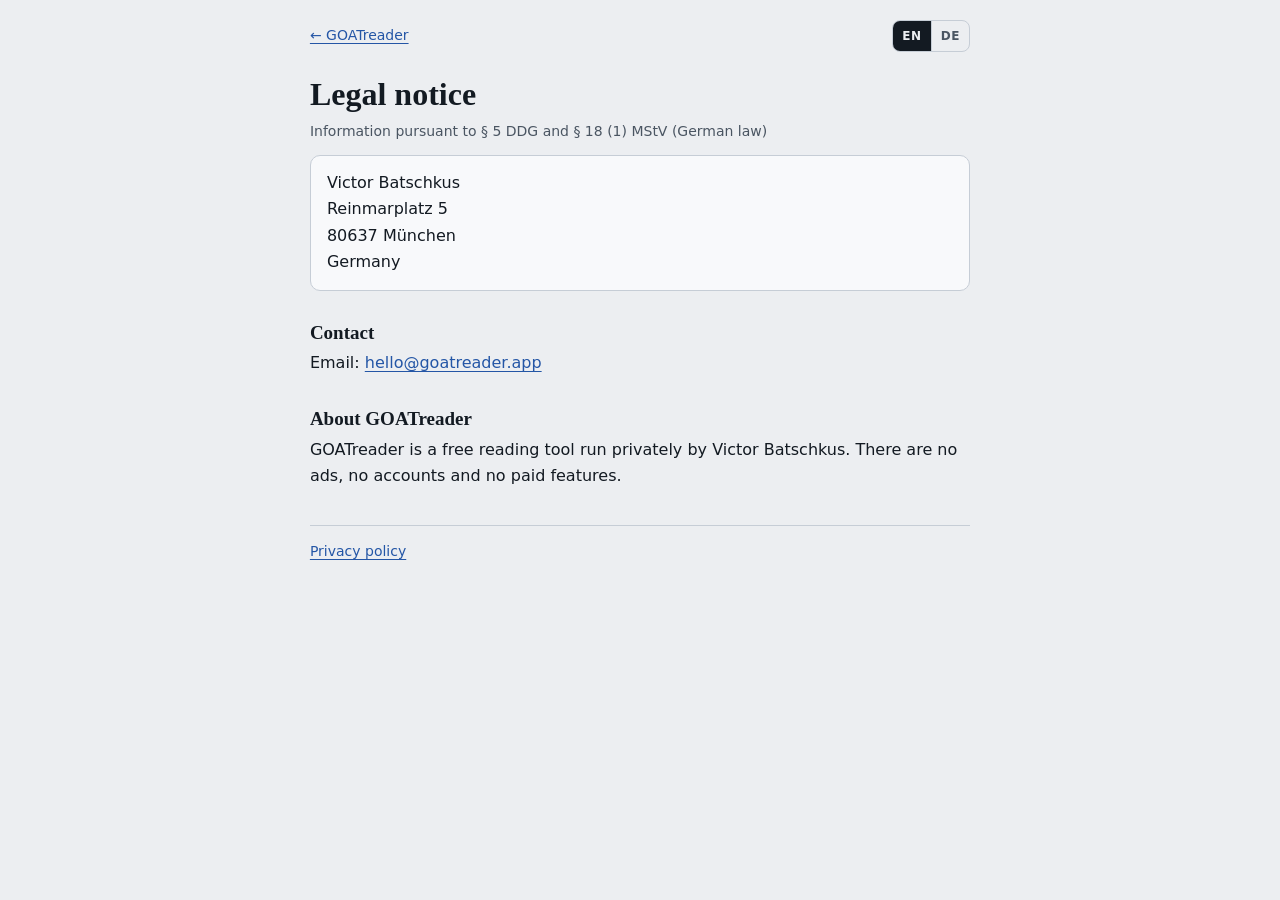
==== legal.html @ b4fc1b6c "Add GOATreader website" ====
<!doctype html>
<html lang="en">
<head>
<meta charset="utf-8">
<meta name="viewport" content="width=device-width,initial-scale=1">
<title>Legal notice · GOATreader</title>
<meta name="robots" content="noindex">
<link rel="icon" href="icon.svg" type="image/svg+xml">
<link rel="icon" href="favicon-32.png" type="image/png" sizes="32x32">
<link rel="stylesheet" href="fonts/fonts.css">
<link rel="stylesheet" href="legal.css">
</head>
<body>
<main class="legal">
  <nav class="top">
    <a class="back" href="./">← GOATreader</a>
    <div class="lang" role="group" aria-label="Language / Sprache">
      <button type="button" data-lang="en" lang="en" title="English" aria-pressed="true">EN</button><button type="button" data-lang="de" lang="de" title="Deutsch" aria-pressed="false">DE</button>
    </div>
  </nav>
<section lang="en" data-l="en">
  <h1>Legal notice</h1>
  <p class="muted">Information pursuant to § 5 DDG and § 18 (1) MStV (German law)</p>
  <p class="address">Victor Batschkus<br>Reinmarplatz 5<br>80637 München<br>Germany</p>
  <h2>Contact</h2>
  <p>Email: <a href="mailto:hello@goatreader.app">hello@goatreader.app</a></p>
  <h2>About GOATreader</h2>
  <p>GOATreader is a free reading tool run privately by Victor Batschkus. There are no ads, no accounts and no paid features.</p>
  <p class="other"><a href="privacy.html">Privacy policy</a></p>
</section>
<section lang="de" data-l="de">
  <h1>Impressum</h1>
  <p class="muted">Angaben gemäß § 5 DDG und § 18 Abs. 1 MStV</p>
  <p class="address">Victor Batschkus<br>Reinmarplatz 5<br>80637 München<br>Deutschland</p>
  <h2>Kontakt</h2>
  <p>E-Mail: <a href="mailto:hello@goatreader.app">hello@goatreader.app</a></p>
  <h2>Über GOATreader</h2>
  <p>GOATreader ist ein kostenloses, privat betriebenes Lesewerkzeug von Victor Batschkus. Es gibt keine Werbung, keine Anmeldung und keine kostenpflichtigen Funktionen.</p>
  <p class="other"><a href="privacy.html">Datenschutzerklärung</a></p>
</section>
</main>
<script>
(() => {
  const KEY = 'goatreader.lang', TITLES = {en: 'Legal notice · GOATreader', de: 'Impressum · GOATreader'};
  let lang = 'en';
  try {
    const q = (new URLSearchParams(location.search).get('lang') || '').toLowerCase();
    if (TITLES[q]) { lang = q; localStorage.setItem(KEY, JSON.stringify(q)); }
    else { const v = JSON.parse(localStorage.getItem(KEY)); if (TITLES[v]) lang = v; }
  } catch { /* kein Speicher: Englisch */ }
  function show(l) {
    document.documentElement.lang = l;
    document.title = TITLES[l];
    document.querySelectorAll('[data-l]').forEach(e => { e.hidden = e.dataset.l !== l; });
    document.querySelectorAll('.lang button').forEach(b => b.setAttribute('aria-pressed', String(b.dataset.lang === l)));
  }
  document.querySelectorAll('.lang button').forEach(b => b.addEventListener('click', () => {
    show(b.dataset.lang);
    try { localStorage.setItem(KEY, JSON.stringify(b.dataset.lang)); } catch { /* egal */ }
  }));
  document.documentElement.classList.add('js');
  show(lang);
})();
</script>
</body>
</html>
---- legal.css ----
:root{--paper:#ECEEF1;--sheet:#F8F9FB;--ink:#131A22;--ink-2:#4A5562;--rule:#C6CDD6;--pencil:#2456A6;--mark:#C3122F;color-scheme:light}
@media (prefers-color-scheme: dark){:root{--paper:#0E141A;--sheet:#151D25;--ink:#E3E8ED;--ink-2:#A2AEBA;--rule:#2A3541;--pencil:#8AB1EE;--mark:#FF5B67;color-scheme:dark}}
*,*::before,*::after{box-sizing:border-box}
[hidden]{display:none!important}
body{margin:0;background:var(--paper);color:var(--ink);font:16px/1.65 "IBM Plex Sans","Segoe UI",system-ui,-apple-system,sans-serif;-webkit-font-smoothing:antialiased}
.legal{max-width:68ch;margin-inline:auto;padding-inline:16px;padding-block:20px 72px}
.top{display:flex;align-items:center;justify-content:space-between;gap:12px}
.back{font-size:14px}
.lang{display:none;border:1px solid var(--rule);border-radius:8px;overflow:hidden}
.js .lang{display:inline-flex}
.lang button{border:0;background:transparent;height:30px;padding:0 9px;font-family:inherit;font-size:12px;font-weight:600;line-height:1;letter-spacing:.05em;color:var(--ink-2);cursor:pointer}
.lang button + button{border-left:1px solid var(--rule)}
.lang button[aria-pressed="true"]{background:var(--ink);color:var(--paper)}
.lang button:focus-visible{outline:2px solid var(--pencil);outline-offset:-2px}
section + section{margin-top:48px;padding-top:8px;border-top:1px solid var(--rule)}
.js section + section{margin-top:0;padding-top:0;border-top:0}
h1,h2{font-family:"Literata","Iowan Old Style",Georgia,serif;font-weight:600;line-height:1.25;text-wrap:balance}
h1{font-size:32px;margin:22px 0 6px}
h2{font-size:19px;margin:30px 0 6px}
p,ul{margin:0 0 12px}
ul{padding-left:1.2em}
a{color:var(--pencil);text-underline-offset:3px;overflow-wrap:anywhere}
a:focus-visible{outline:2px solid var(--pencil);outline-offset:2px}
.muted{color:var(--ink-2);font-size:14px}
.address{padding:14px 16px;border:1px solid var(--rule);border-radius:10px;background:var(--sheet)}
.other{margin-top:36px;padding-top:14px;border-top:1px solid var(--rule);font-size:14px}
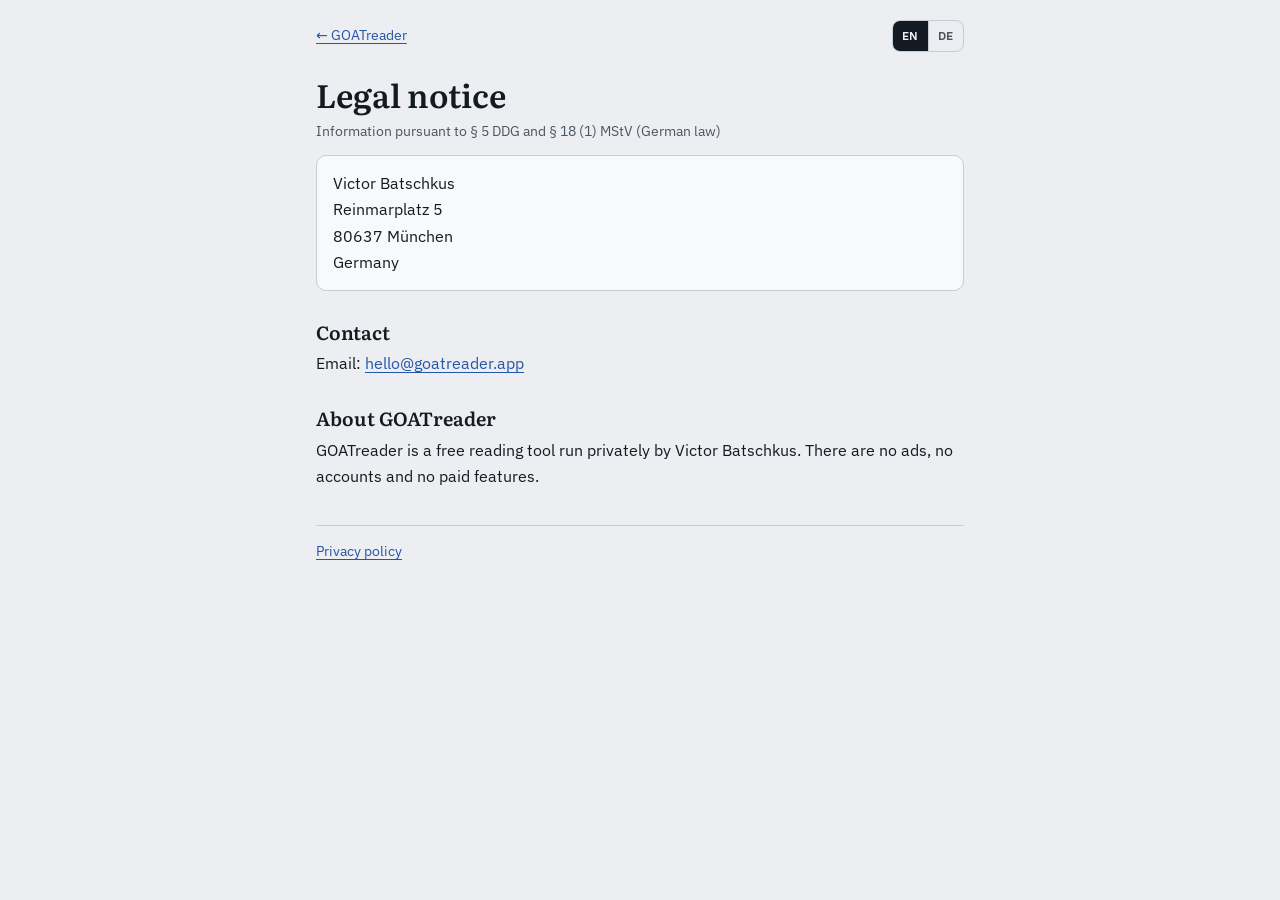
==== commit 6c6f19e9: "German first: browser language, German preview" ====
--- a/legal.html
+++ b/legal.html
@@ -1,9 +1,9 @@
 <!doctype html>
-<html lang="en">
+<html lang="de">
 <head>
 <meta charset="utf-8">
 <meta name="viewport" content="width=device-width,initial-scale=1">
-<title>Legal notice · GOATreader</title>
+<title>GOATreader: Impressum</title>
 <meta name="robots" content="noindex">
 <link rel="icon" href="icon.svg" type="image/svg+xml">
 <link rel="icon" href="favicon-32.png" type="image/png" sizes="32x32">
@@ -18,6 +18,16 @@
       <button type="button" data-lang="en" lang="en" title="English" aria-pressed="true">EN</button><button type="button" data-lang="de" lang="de" title="Deutsch" aria-pressed="false">DE</button>
     </div>
   </nav>
+<section lang="de" data-l="de">
+  <h1>Impressum</h1>
+  <p class="muted">Angaben gemäß § 5 DDG und § 18 Abs. 1 MStV</p>
+  <p class="address">Victor Batschkus<br>Reinmarplatz 5<br>80637 München<br>Deutschland</p>
+  <h2>Kontakt</h2>
+  <p>E-Mail: <a href="mailto:hello@goatreader.app">hello@goatreader.app</a></p>
+  <h2>Über GOATreader</h2>
+  <p>GOATreader ist ein kostenloses, privat betriebenes Lesewerkzeug von Victor Batschkus. Es gibt keine Werbung, keine Anmeldung und keine kostenpflichtigen Funktionen.</p>
+  <p class="other"><a href="privacy.html">Datenschutzerklärung</a></p>
+</section>
 <section lang="en" data-l="en">
   <h1>Legal notice</h1>
   <p class="muted">Information pursuant to § 5 DDG and § 18 (1) MStV (German law)</p>
@@ -28,26 +38,19 @@
   <p>GOATreader is a free reading tool run privately by Victor Batschkus. There are no ads, no accounts and no paid features.</p>
   <p class="other"><a href="privacy.html">Privacy policy</a></p>
 </section>
-<section lang="de" data-l="de">
-  <h1>Impressum</h1>
-  <p class="muted">Angaben gemäß § 5 DDG und § 18 Abs. 1 MStV</p>
-  <p class="address">Victor Batschkus<br>Reinmarplatz 5<br>80637 München<br>Deutschland</p>
-  <h2>Kontakt</h2>
-  <p>E-Mail: <a href="mailto:hello@goatreader.app">hello@goatreader.app</a></p>
-  <h2>Über GOATreader</h2>
-  <p>GOATreader ist ein kostenloses, privat betriebenes Lesewerkzeug von Victor Batschkus. Es gibt keine Werbung, keine Anmeldung und keine kostenpflichtigen Funktionen.</p>
-  <p class="other"><a href="privacy.html">Datenschutzerklärung</a></p>
-</section>
 </main>
 <script>
 (() => {
-  const KEY = 'goatreader.lang', TITLES = {en: 'Legal notice · GOATreader', de: 'Impressum · GOATreader'};
-  let lang = 'en';
+  const KEY = 'goatreader.lang', TITLES = {en: 'GOATreader: Legal notice', de: 'GOATreader: Impressum'}, ok = l => Object.keys(TITLES).includes(l);
+  // Wie in der App: ?lang in der Adresse (wird gemerkt) > gespeicherte Wahl > Browsersprache > Englisch.
+  // Die Browsersprache zählt, wenn die erste bevorzugte Sprache Deutsch ist (de, de-DE, de-AT …); gespeichert wird sie nicht.
+  const nav = typeof navigator === 'undefined' || !navigator ? [] : navigator.languages && navigator.languages.length ? navigator.languages : [navigator.language];
+  let lang = /^de(?![a-z])/i.test(String(nav[0] || '')) ? 'de' : 'en';
   try {
     const q = (new URLSearchParams(location.search).get('lang') || '').toLowerCase();
-    if (TITLES[q]) { lang = q; localStorage.setItem(KEY, JSON.stringify(q)); }
-    else { const v = JSON.parse(localStorage.getItem(KEY)); if (TITLES[v]) lang = v; }
-  } catch { /* kein Speicher: Englisch */ }
+    if (ok(q)) { lang = q; localStorage.setItem(KEY, JSON.stringify(q)); }
+    else { const v = JSON.parse(localStorage.getItem(KEY)); if (ok(v)) lang = v; }
+  } catch { /* kein Speicher: Browsersprache */ }
   function show(l) {
     document.documentElement.lang = l;
     document.title = TITLES[l];
--- a/fonts/fonts.css
+++ b/fonts/fonts.css
@@ -0,0 +1,250 @@
+/* Literata (SIL Open Font License 1.1), Achsen opsz 7–72 und wght 200–900 */
+/* literata-cyrillic-ext-opsz-normal */
+@font-face {
+  font-family: 'Literata';
+  font-style: normal;
+  font-display: swap;
+  font-weight: 200 900;
+  src: url(./literata-cyrillic-ext-opsz-normal.woff2) format('woff2-variations');
+  unicode-range: U+0460-052F,U+1C80-1C8A,U+20B4,U+2DE0-2DFF,U+A640-A69F,U+FE2E-FE2F;
+}
+
+/* literata-cyrillic-opsz-normal */
+@font-face {
+  font-family: 'Literata';
+  font-style: normal;
+  font-display: swap;
+  font-weight: 200 900;
+  src: url(./literata-cyrillic-opsz-normal.woff2) format('woff2-variations');
+  unicode-range: U+0301,U+0400-045F,U+0490-0491,U+04B0-04B1,U+2116;
+}
+
+/* literata-greek-ext-opsz-normal */
+@font-face {
+  font-family: 'Literata';
+  font-style: normal;
+  font-display: swap;
+  font-weight: 200 900;
+  src: url(./literata-greek-ext-opsz-normal.woff2) format('woff2-variations');
+  unicode-range: U+1F00-1FFF;
+}
+
+/* literata-greek-opsz-normal */
+@font-face {
+  font-family: 'Literata';
+  font-style: normal;
+  font-display: swap;
+  font-weight: 200 900;
+  src: url(./literata-greek-opsz-normal.woff2) format('woff2-variations');
+  unicode-range: U+0370-0377,U+037A-037F,U+0384-038A,U+038C,U+038E-03A1,U+03A3-03FF;
+}
+
+/* literata-vietnamese-opsz-normal */
+@font-face {
+  font-family: 'Literata';
+  font-style: normal;
+  font-display: swap;
+  font-weight: 200 900;
+  src: url(./literata-vietnamese-opsz-normal.woff2) format('woff2-variations');
+  unicode-range: U+0102-0103,U+0110-0111,U+0128-0129,U+0168-0169,U+01A0-01A1,U+01AF-01B0,U+0300-0301,U+0303-0304,U+0308-0309,U+0323,U+0329,U+1EA0-1EF9,U+20AB;
+}
+
+/* literata-latin-ext-opsz-normal */
+@font-face {
+  font-family: 'Literata';
+  font-style: normal;
+  font-display: swap;
+  font-weight: 200 900;
+  src: url(./literata-latin-ext-opsz-normal.woff2) format('woff2-variations');
+  unicode-range: U+0100-02BA,U+02BD-02C5,U+02C7-02CC,U+02CE-02D7,U+02DD-02FF,U+0304,U+0308,U+0329,U+1D00-1DBF,U+1E00-1E9F,U+1EF2-1EFF,U+2020,U+20A0-20AB,U+20AD-20C0,U+2113,U+2C60-2C7F,U+A720-A7FF;
+}
+
+/* literata-latin-opsz-normal */
+@font-face {
+  font-family: 'Literata';
+  font-style: normal;
+  font-display: swap;
+  font-weight: 200 900;
+  src: url(./literata-latin-opsz-normal.woff2) format('woff2-variations');
+  unicode-range: U+0000-00FF,U+0131,U+0152-0153,U+02BB-02BC,U+02C6,U+02DA,U+02DC,U+0304,U+0308,U+0329,U+2000-206F,U+20AC,U+2122,U+2191,U+2193,U+2212,U+2215,U+FEFF,U+FFFD;
+}
+/* IBM Plex Sans 400 (SIL Open Font License 1.1) */
+/* ibm-plex-sans-cyrillic-ext-400-normal */
+@font-face {
+  font-family: 'IBM Plex Sans';
+  font-style: normal;
+  font-display: swap;
+  font-weight: 400;
+  src: url(./ibm-plex-sans-cyrillic-ext-400-normal.woff2) format('woff2');
+  unicode-range: U+0460-052F,U+1C80-1C8A,U+20B4,U+2DE0-2DFF,U+A640-A69F,U+FE2E-FE2F;
+}
+
+/* ibm-plex-sans-cyrillic-400-normal */
+@font-face {
+  font-family: 'IBM Plex Sans';
+  font-style: normal;
+  font-display: swap;
+  font-weight: 400;
+  src: url(./ibm-plex-sans-cyrillic-400-normal.woff2) format('woff2');
+  unicode-range: U+0301,U+0400-045F,U+0490-0491,U+04B0-04B1,U+2116;
+}
+
+/* ibm-plex-sans-greek-400-normal */
+@font-face {
+  font-family: 'IBM Plex Sans';
+  font-style: normal;
+  font-display: swap;
+  font-weight: 400;
+  src: url(./ibm-plex-sans-greek-400-normal.woff2) format('woff2');
+  unicode-range: U+0370-0377,U+037A-037F,U+0384-038A,U+038C,U+038E-03A1,U+03A3-03FF;
+}
+
+/* ibm-plex-sans-vietnamese-400-normal */
+@font-face {
+  font-family: 'IBM Plex Sans';
+  font-style: normal;
+  font-display: swap;
+  font-weight: 400;
+  src: url(./ibm-plex-sans-vietnamese-400-normal.woff2) format('woff2');
+  unicode-range: U+0102-0103,U+0110-0111,U+0128-0129,U+0168-0169,U+01A0-01A1,U+01AF-01B0,U+0300-0301,U+0303-0304,U+0308-0309,U+0323,U+0329,U+1EA0-1EF9,U+20AB;
+}
+
+/* ibm-plex-sans-latin-ext-400-normal */
+@font-face {
+  font-family: 'IBM Plex Sans';
+  font-style: normal;
+  font-display: swap;
+  font-weight: 400;
+  src: url(./ibm-plex-sans-latin-ext-400-normal.woff2) format('woff2');
+  unicode-range: U+0100-02BA,U+02BD-02C5,U+02C7-02CC,U+02CE-02D7,U+02DD-02FF,U+0304,U+0308,U+0329,U+1D00-1DBF,U+1E00-1E9F,U+1EF2-1EFF,U+2020,U+20A0-20AB,U+20AD-20C0,U+2113,U+2C60-2C7F,U+A720-A7FF;
+}
+
+/* ibm-plex-sans-latin-400-normal */
+@font-face {
+  font-family: 'IBM Plex Sans';
+  font-style: normal;
+  font-display: swap;
+  font-weight: 400;
+  src: url(./ibm-plex-sans-latin-400-normal.woff2) format('woff2');
+  unicode-range: U+0000-00FF,U+0131,U+0152-0153,U+02BB-02BC,U+02C6,U+02DA,U+02DC,U+0304,U+0308,U+0329,U+2000-206F,U+20AC,U+2122,U+2191,U+2193,U+2212,U+2215,U+FEFF,U+FFFD;
+}
+/* IBM Plex Sans 500 (SIL Open Font License 1.1) */
+/* ibm-plex-sans-cyrillic-ext-500-normal */
+@font-face {
+  font-family: 'IBM Plex Sans';
+  font-style: normal;
+  font-display: swap;
+  font-weight: 500;
+  src: url(./ibm-plex-sans-cyrillic-ext-500-normal.woff2) format('woff2');
+  unicode-range: U+0460-052F,U+1C80-1C8A,U+20B4,U+2DE0-2DFF,U+A640-A69F,U+FE2E-FE2F;
+}
+
+/* ibm-plex-sans-cyrillic-500-normal */
+@font-face {
+  font-family: 'IBM Plex Sans';
+  font-style: normal;
+  font-display: swap;
+  font-weight: 500;
+  src: url(./ibm-plex-sans-cyrillic-500-normal.woff2) format('woff2');
+  unicode-range: U+0301,U+0400-045F,U+0490-0491,U+04B0-04B1,U+2116;
+}
+
+/* ibm-plex-sans-greek-500-normal */
+@font-face {
+  font-family: 'IBM Plex Sans';
+  font-style: normal;
+  font-display: swap;
+  font-weight: 500;
+  src: url(./ibm-plex-sans-greek-500-normal.woff2) format('woff2');
+  unicode-range: U+0370-0377,U+037A-037F,U+0384-038A,U+038C,U+038E-03A1,U+03A3-03FF;
+}
+
+/* ibm-plex-sans-vietnamese-500-normal */
+@font-face {
+  font-family: 'IBM Plex Sans';
+  font-style: normal;
+  font-display: swap;
+  font-weight: 500;
+  src: url(./ibm-plex-sans-vietnamese-500-normal.woff2) format('woff2');
+  unicode-range: U+0102-0103,U+0110-0111,U+0128-0129,U+0168-0169,U+01A0-01A1,U+01AF-01B0,U+0300-0301,U+0303-0304,U+0308-0309,U+0323,U+0329,U+1EA0-1EF9,U+20AB;
+}
+
+/* ibm-plex-sans-latin-ext-500-normal */
+@font-face {
+  font-family: 'IBM Plex Sans';
+  font-style: normal;
+  font-display: swap;
+  font-weight: 500;
+  src: url(./ibm-plex-sans-latin-ext-500-normal.woff2) format('woff2');
+  unicode-range: U+0100-02BA,U+02BD-02C5,U+02C7-02CC,U+02CE-02D7,U+02DD-02FF,U+0304,U+0308,U+0329,U+1D00-1DBF,U+1E00-1E9F,U+1EF2-1EFF,U+2020,U+20A0-20AB,U+20AD-20C0,U+2113,U+2C60-2C7F,U+A720-A7FF;
+}
+
+/* ibm-plex-sans-latin-500-normal */
+@font-face {
+  font-family: 'IBM Plex Sans';
+  font-style: normal;
+  font-display: swap;
+  font-weight: 500;
+  src: url(./ibm-plex-sans-latin-500-normal.woff2) format('woff2');
+  unicode-range: U+0000-00FF,U+0131,U+0152-0153,U+02BB-02BC,U+02C6,U+02DA,U+02DC,U+0304,U+0308,U+0329,U+2000-206F,U+20AC,U+2122,U+2191,U+2193,U+2212,U+2215,U+FEFF,U+FFFD;
+}
+/* IBM Plex Sans 600 (SIL Open Font License 1.1) */
+/* ibm-plex-sans-cyrillic-ext-600-normal */
+@font-face {
+  font-family: 'IBM Plex Sans';
+  font-style: normal;
+  font-display: swap;
+  font-weight: 600;
+  src: url(./ibm-plex-sans-cyrillic-ext-600-normal.woff2) format('woff2');
+  unicode-range: U+0460-052F,U+1C80-1C8A,U+20B4,U+2DE0-2DFF,U+A640-A69F,U+FE2E-FE2F;
+}
+
+/* ibm-plex-sans-cyrillic-600-normal */
+@font-face {
+  font-family: 'IBM Plex Sans';
+  font-style: normal;
+  font-display: swap;
+  font-weight: 600;
+  src: url(./ibm-plex-sans-cyrillic-600-normal.woff2) format('woff2');
+  unicode-range: U+0301,U+0400-045F,U+0490-0491,U+04B0-04B1,U+2116;
+}
+
+/* ibm-plex-sans-greek-600-normal */
+@font-face {
+  font-family: 'IBM Plex Sans';
+  font-style: normal;
+  font-display: swap;
+  font-weight: 600;
+  src: url(./ibm-plex-sans-greek-600-normal.woff2) format('woff2');
+  unicode-range: U+0370-0377,U+037A-037F,U+0384-038A,U+038C,U+038E-03A1,U+03A3-03FF;
+}
+
+/* ibm-plex-sans-vietnamese-600-normal */
+@font-face {
+  font-family: 'IBM Plex Sans';
+  font-style: normal;
+  font-display: swap;
+  font-weight: 600;
+  src: url(./ibm-plex-sans-vietnamese-600-normal.woff2) format('woff2');
+  unicode-range: U+0102-0103,U+0110-0111,U+0128-0129,U+0168-0169,U+01A0-01A1,U+01AF-01B0,U+0300-0301,U+0303-0304,U+0308-0309,U+0323,U+0329,U+1EA0-1EF9,U+20AB;
+}
+
+/* ibm-plex-sans-latin-ext-600-normal */
+@font-face {
+  font-family: 'IBM Plex Sans';
+  font-style: normal;
+  font-display: swap;
+  font-weight: 600;
+  src: url(./ibm-plex-sans-latin-ext-600-normal.woff2) format('woff2');
+  unicode-range: U+0100-02BA,U+02BD-02C5,U+02C7-02CC,U+02CE-02D7,U+02DD-02FF,U+0304,U+0308,U+0329,U+1D00-1DBF,U+1E00-1E9F,U+1EF2-1EFF,U+2020,U+20A0-20AB,U+20AD-20C0,U+2113,U+2C60-2C7F,U+A720-A7FF;
+}
+
+/* ibm-plex-sans-latin-600-normal */
+@font-face {
+  font-family: 'IBM Plex Sans';
+  font-style: normal;
+  font-display: swap;
+  font-weight: 600;
+  src: url(./ibm-plex-sans-latin-600-normal.woff2) format('woff2');
+  unicode-range: U+0000-00FF,U+0131,U+0152-0153,U+02BB-02BC,U+02C6,U+02DA,U+02DC,U+0304,U+0308,U+0329,U+2000-206F,U+20AC,U+2122,U+2191,U+2193,U+2212,U+2215,U+FEFF,U+FFFD;
+}
